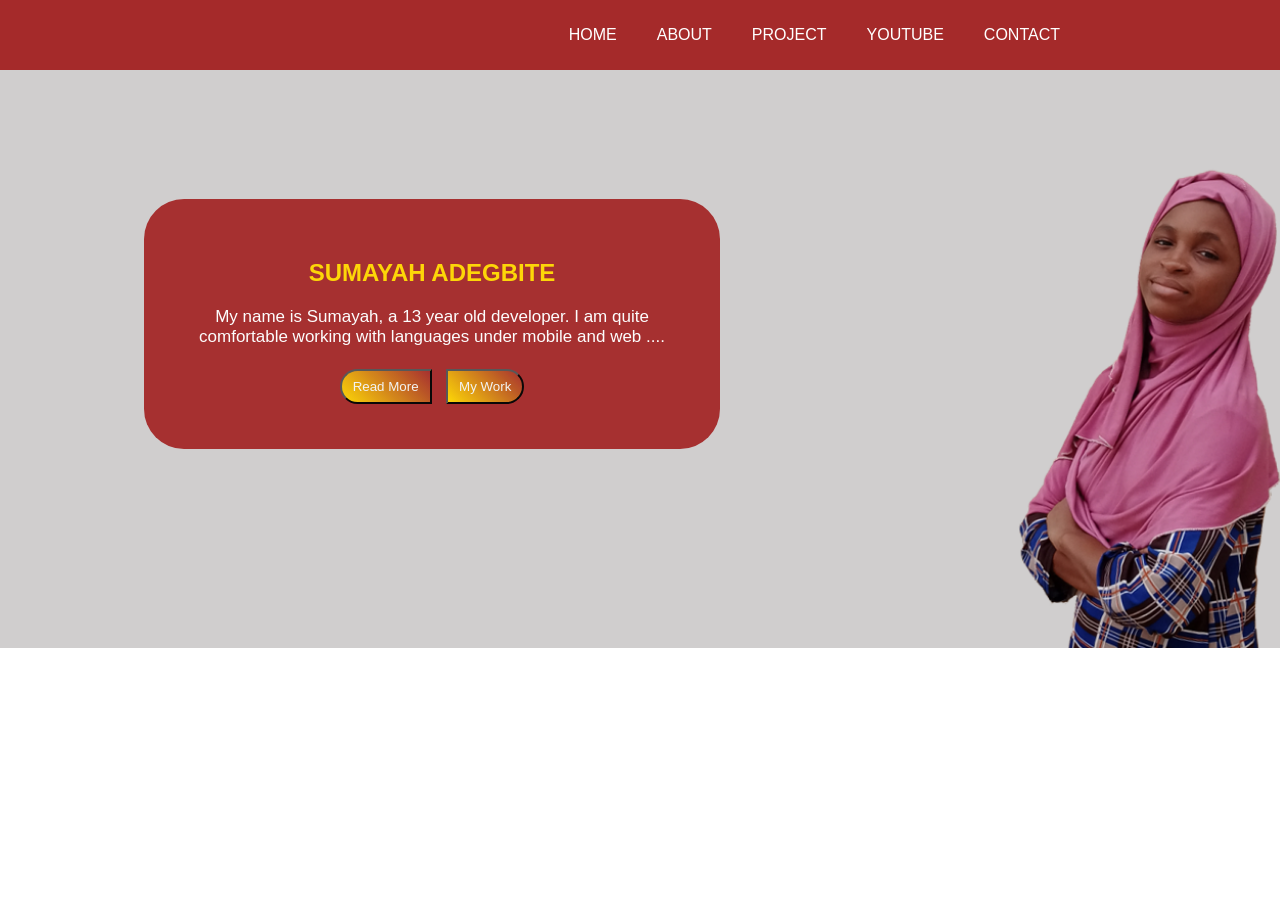
==== index.html @ 3edfad90 "summydev summydev" ====
<html lang="en">

<head>
    <meta charset="UTF-8">
    <meta name="viewport" content="width=device-width, initial-scale=1.0">
    <meta http-equiv="X-UA-Compatible" content="ie=edge">
    <title>myBio</title>
    <link rel="stylesheet" href="myBio.css">
</head>

<body>
  
    <header>
       

        <nav class="active">
            <ul>
                <li> <a href="index.html"> HOME</a></li>
                <li> <a href="readMore.html"> ABOUT </a></li>
                <li> <a href="myWork.html"> PROJECT</a></li>
                <li><a href="youtube.html">YOUTUBE</a></li>
                <li><a href="contactMe.html">CONTACT</a></li>

            </ul>
        </nav>
        <div class="menu"  >
            <div >
                <div class="menubutton1"></div>
                <div class="menubutton2"></div>
                <div class="menubutton3"></div>

            </div>
        </div>
    </header>



</html>

<section>
    <div class="herobannertext">
        <h1>SUMAYAH ADEGBITE</h1>
        <p>My name is Sumayah, a 13 year old developer. I am quite comfortable working with languages under mobile and
            web .... <br> </p>
        <button class="firstbutton"><a href="readMore.html">Read More</a></button>
        <button class="secondbutton"><a href="myWork.html"> My Work</a></button>
    </div>
</section>

<script src="main.js" type="text/javascript">

</script>
   


</body>

</html>
---- myBio.css ----
body {
    margin: 0;
    padding: 0;
}

section {
    background-image: url(summydev.png);
    background-position: center top;
    background-repeat: no-repeat;
    background-size: cover;
    padding: 15.4% 20px;
   
}

h1 {
    color: gold;
    font-family: sans-serif;
    font-weight: bolder;
}

body {
    padding-top: 50px;
    
}

.herobannertext {
    max-width: 40%;
    margin: 2px 10%;
    background-color: brown;
    padding: 40px;
    text-align: center;
    border-radius: 40px;
    opacity: 0.96;
    color: white;
}

.menubutton1 , .menubutton2 , .menubutton3{
width: 35px;
height: 5px;
background-color: black;
margin: 6px 0;
transition: 0.4s;
}
.change .menubutton1{
    -webkit-transform: rotate(-45deg) translate(-9px, 6px);
    transform: rotate(-45deg) translate(-9px, 6px);
  
}
.change .menubutton2{
   opacity: 0;
}
.change .menubutton3{
    -webkit-transform: rotate(45deg) translate(-8px,-8px);
    transform: rotate(45deg) translate(-8px,-8px);
   

}

.herobannertext p {
    font-size: 17px;
    font-family: sans-serif;
}

button.firstbutton {
    padding: 8px 11px;
    border-top-left-radius: 20px;
    border-bottom-left-radius: 20px;
    margin: 5px;
    outline: none;
    background-image: linear-gradient(45deg, gold, brown);

}

button.secondbutton {
    padding: 8px 11px;
    border-top-right-radius: 20px;
    border-bottom-right-radius: 20px;
    margin: 5px;
    outline: none;
    background-image: linear-gradient(45deg, gold, brown);

}

a {
    text-decoration: none;
    color: whitesmoke;
    font-weight: 700px;
}

button {
    background-color: gold;
    outline: none;
    font-weight: 800px;
}
body{
    margin: 0;
    padding: 0;
    font-family: sans-serif;
}
header{
    position: absolute;
    top: 0;
    left: 0;
    padding: 10px 200px;
    background-color:  brown;
    width: 100%;
    box-sizing: border-box;
}

header nav{
    float: right;
}
header nav.active{
    left: 0;
}
header nav ul{
    margin: 0;
    padding: 0;
    display: flex;
}
header nav ul li{
    list-style: none;
}
header nav ul li a{
   height: 50px;
   line-height: 50px;
   padding: 0 20px;
   color: #ffffff;
   text-decoration: none;
}
header nav ul li a:hover{
    color: gold;
}
.menu{
    color: #ffffff;
    float: right;
    line-height: 50px;
    font-size: 24px;
    cursor: pointer;
    display: none;
}


@media screen and (max-width: 1024px) {
    section {
        background-image: url(summydev.png);
        background-position: center right;
        background-repeat: no-repeat;
        background-size: cover;
        padding: 56.4% 4px;
    }

    .herobannertext {
        max-width: 45%;
        margin: 2px 5%;
        background-color: brown;
        padding: 76px 90px;
        text-align: center;
        border-radius: 40px;
        opacity: 0.9;
    }

    h1 {
        font-size: 37px;
        margin-top: 0;
        color: gold;
    }

    .herobannertext p {
        font-size: 20px;
        color: white;
        font-family: sans-serif;
    }

    p {
        font-size: 12px
    }

    h1 {
        font-size: 17px;
        color: gold;
    }

    button.firstbutton {
        padding: 8px 11px;
        border-top-left-radius: 20px;
        border-bottom-left-radius: 20px;
        margin: 2px;
        outline: none;
        font-size: 10px
    }

    button.secondbutton {
        padding: 8px 13px;
        border-top-right-radius: 20px;
        border-bottom-right-radius: 20px;
        margin: 2px;
        outline: none;
        font-size: 10px
    }
    header{
        padding: 15px 20px;
    }
   
    .menu{
        display: block;
    }
    header nav{
       display:  none  ;
        position: absolute;
        width: 100%;
        height: calc(100vh - 50px);
        background: brown;
        opacity: 0.8;
        top: 50px;
        left: -100%;
        padding-top: 20px;
        transition: all 0.3s ease-in-out;
    }
    header nav ul{
        display: block;
        text-align: center;
        transition: all 0.5s ease-in-out;
    }
    header nav ul li{
        border-bottom: 3px solid #460000;
        padding: 12px;
        transition: all 0.3s ease-in-out;
    }
    header nav ul li a{
        font-size: 30px;
        height: 50px;
        line-height: 50px;
        padding: 0 20px;
        color: #ffffff;
        text-decoration: none;
        transition: all 0.5s ease-in-out;
     }
     
}
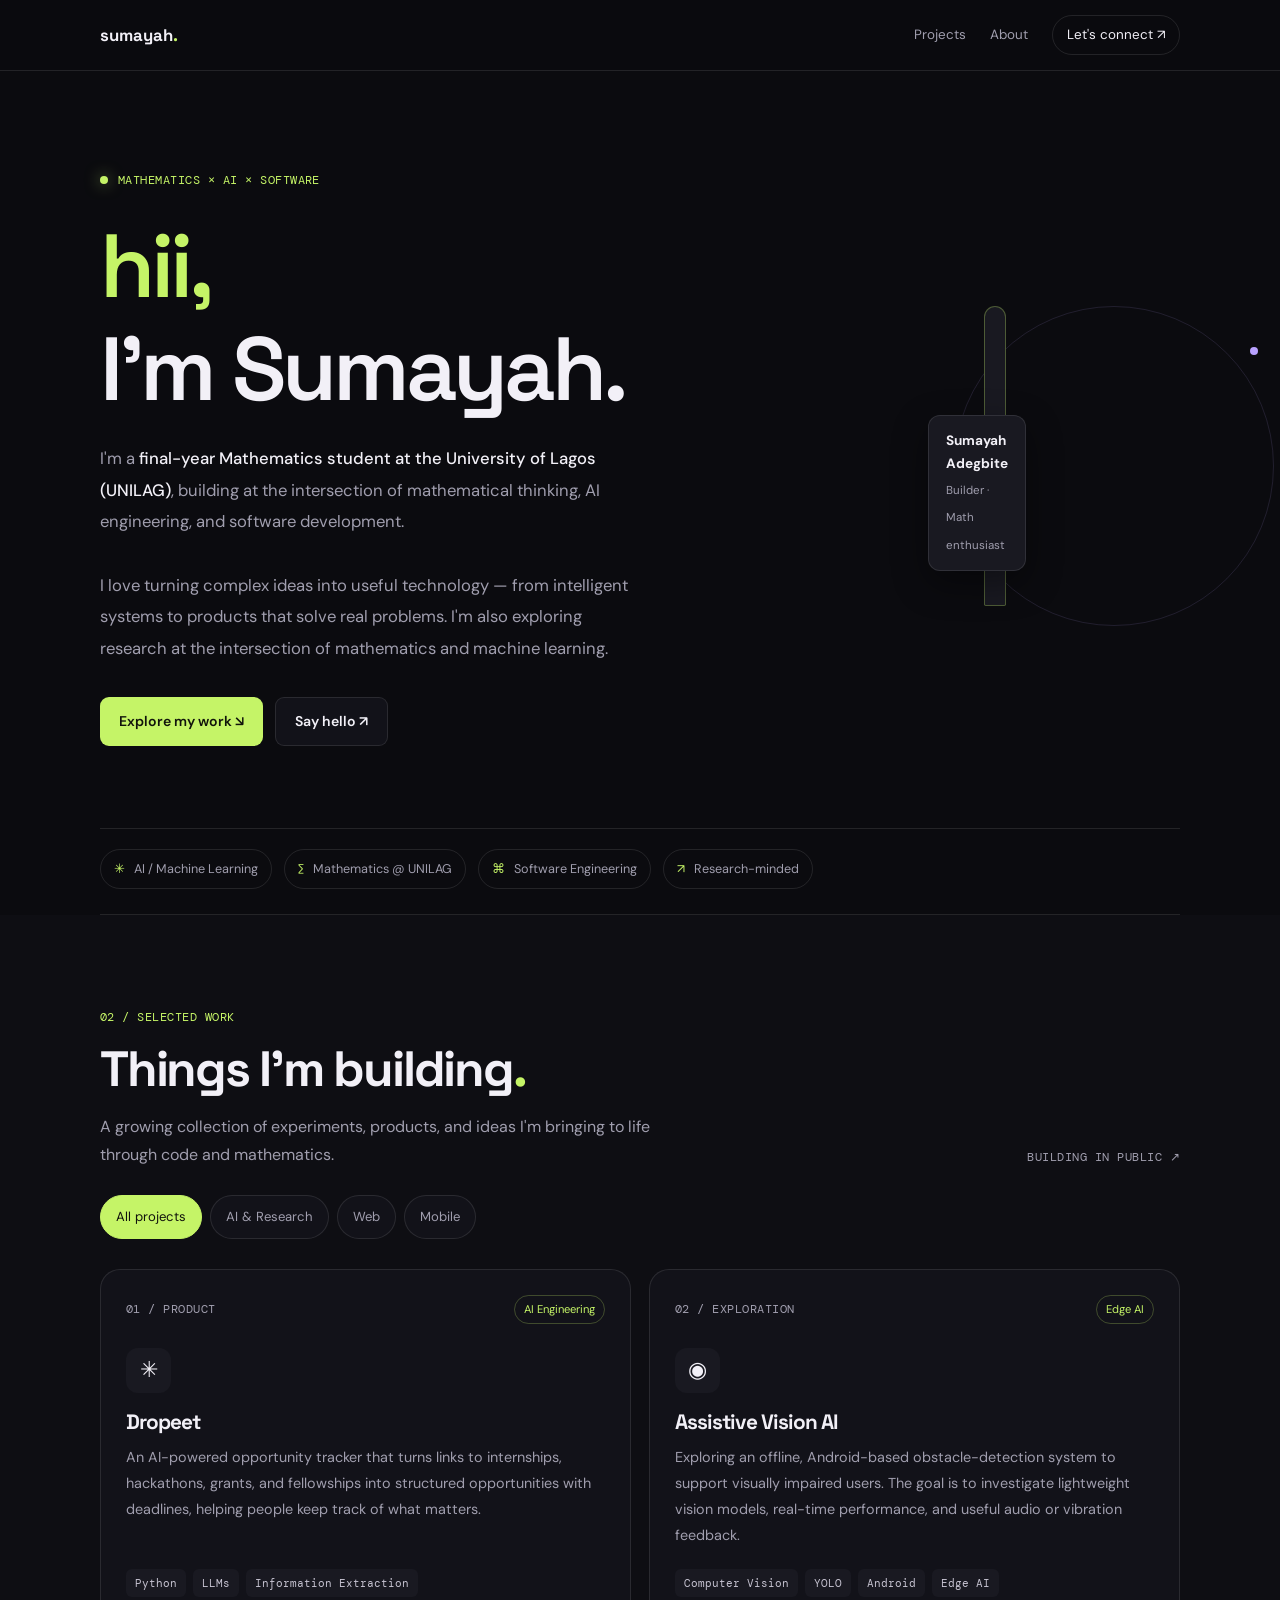
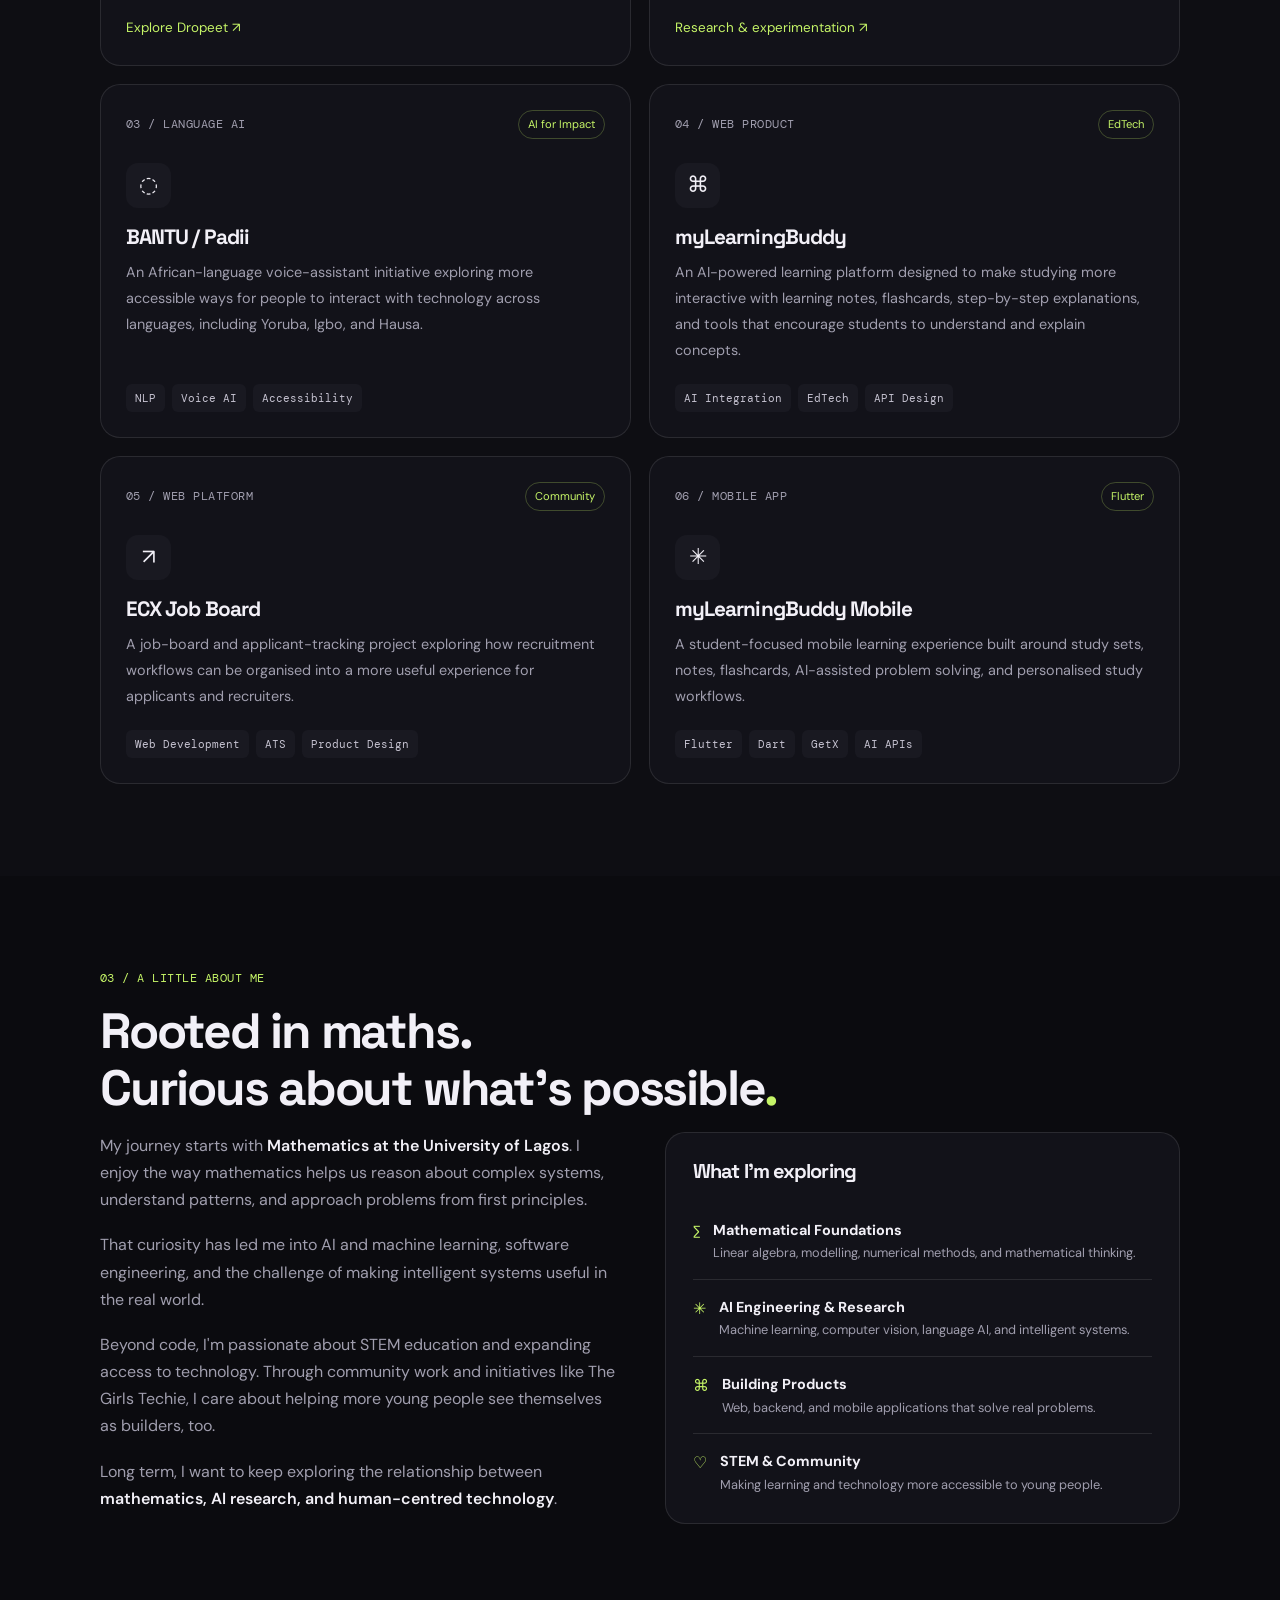
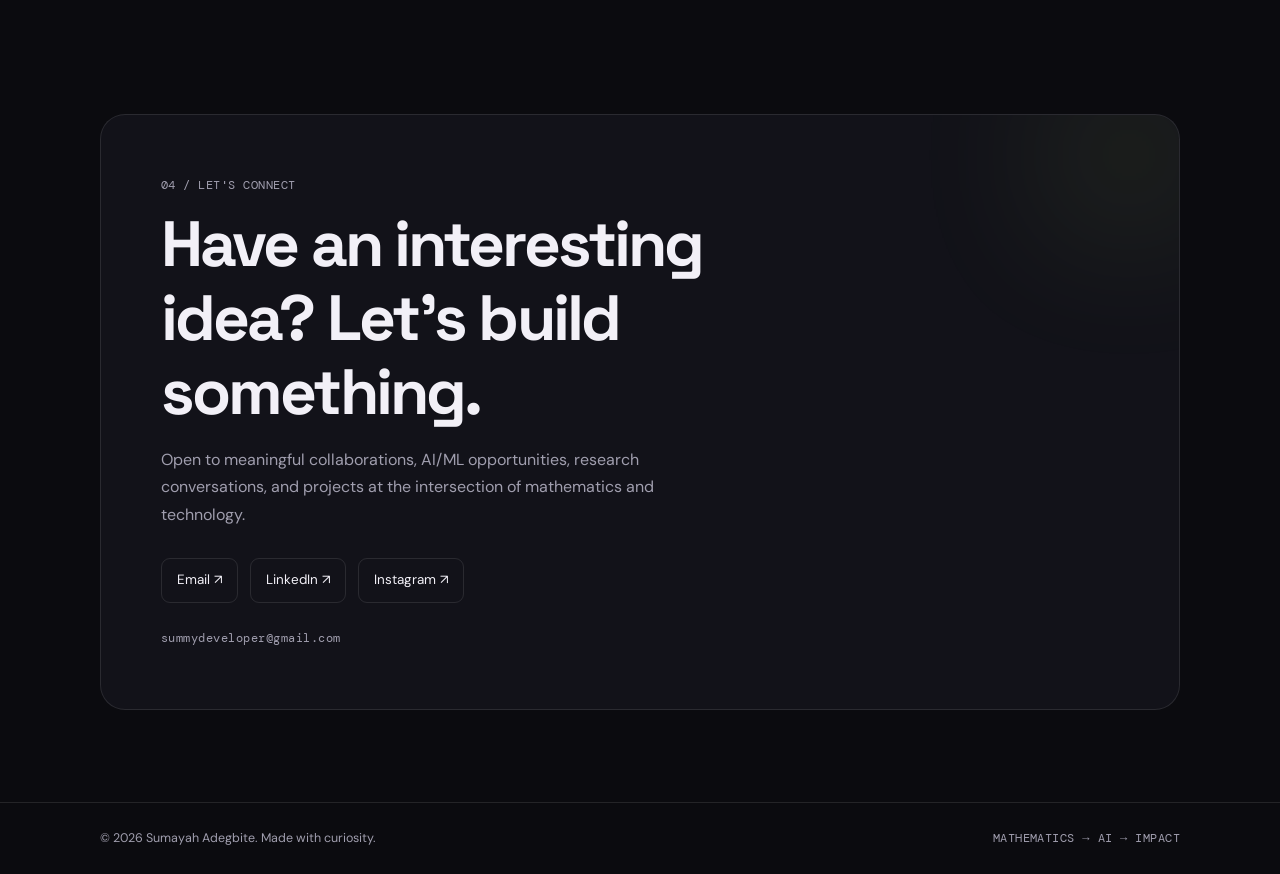
==== commit 7dab0354: "Rename sumayah_portfolio_index.txt to index.html" ====
--- a/index.html
+++ b/index.html
@@ -1,58 +1,386 @@
+<!DOCTYPE html>
 <html lang="en">
-
 <head>
-    <meta charset="UTF-8">
-    <meta name="viewport" content="width=device-width, initial-scale=1.0">
-    <meta http-equiv="X-UA-Compatible" content="ie=edge">
-    <title>myBio</title>
-    <link rel="stylesheet" href="myBio.css">
+  <meta charset="UTF-8">
+  <meta name="viewport" content="width=device-width, initial-scale=1.0">
+  <meta name="theme-color" content="#0b0b0f">
+  <meta name="description" content="Sumayah Adegbite — Mathematics student at UNILAG, AI engineer, researcher, and software developer.">
+  <title>Sumayah Adegbite | AI, Mathematics & Software</title>
+
+  <link rel="preconnect" href="https://fonts.googleapis.com">
+  <link rel="preconnect" href="https://fonts.gstatic.com" crossorigin>
+  <link href="https://fonts.googleapis.com/css2?family=DM+Mono:wght@400;500&family=DM+Sans:wght@400;500;600;700&family=Space+Grotesk:wght@400;500;600;700&display=swap" rel="stylesheet">
+
+  <style>
+    :root {
+      --bg: #0b0b0f;
+      --surface: #121219;
+      --surface-2: #191921;
+      --text: #f2f0f7;
+      --muted: #a09eae;
+      --accent: #c5f467;
+      --purple: #b9a2ff;
+      --border: rgba(255,255,255,.10);
+      --radius: 20px;
+    }
+
+    * { box-sizing: border-box; margin: 0; padding: 0; }
+    html { scroll-behavior: smooth; scroll-padding-top: 90px; }
+    body {
+      background: var(--bg);
+      color: var(--text);
+      font-family: 'DM Sans', sans-serif;
+      line-height: 1.7;
+      overflow-x: hidden;
+    }
+    a { color: inherit; text-decoration: none; }
+    button { font: inherit; }
+    ::selection { background: var(--accent); color: var(--bg); }
+    .container { width: min(1080px, 90%); margin: auto; }
+    .mono { font-family: 'DM Mono', monospace; font-size: .75rem; letter-spacing: .04em; }
+    .muted { color: var(--muted); }
+    .accent { color: var(--accent); }
+
+    header {
+      position: sticky; top: 0; z-index: 20;
+      background: rgba(11,11,15,.88);
+      backdrop-filter: blur(18px);
+      border-bottom: 1px solid var(--border);
+    }
+    nav { min-height: 70px; display: flex; justify-content: space-between; align-items: center; gap: 18px; }
+    .brand { font-family: 'Space Grotesk', sans-serif; font-weight: 700; font-size: 1.05rem; white-space: nowrap; }
+    .brand span { color: var(--accent); }
+    .nav-links { display: flex; gap: 24px; align-items: center; font-size: .84rem; color: var(--muted); }
+    .nav-links a:hover { color: var(--accent); }
+    .nav-contact { border: 1px solid var(--border); padding: 8px 14px; border-radius: 100px; color: var(--text) !important; }
+
+    .hero {
+      min-height: 590px; padding: 94px 0 82px;
+      display: grid; grid-template-columns: 1.4fr .8fr;
+      align-items: center; gap: 65px; position: relative;
+    }
+    .eyebrow { display: inline-flex; align-items: center; gap: 10px; color: var(--accent); margin-bottom: 25px; }
+    .dot { width: 8px; height: 8px; background: var(--accent); border-radius: 50%; box-shadow: 0 0 15px rgba(197,244,103,.6); }
+    h1, h2, h3 { font-family: 'Space Grotesk', sans-serif; line-height: 1.15; letter-spacing: -.045em; }
+    h1 { font-size: clamp(3rem, 7.5vw, 5.6rem); font-weight: 600; margin-bottom: 22px; }
+    h1 .hello { color: var(--accent); }
+    .hero-description { max-width: 530px; color: var(--muted); font-size: 1.04rem; line-height: 1.9; }
+    .hero-description strong { color: var(--text); font-weight: 500; }
+    .hero-actions { display: flex; flex-wrap: wrap; gap: 12px; margin-top: 32px; }
+    .btn { padding: 12px 19px; display: inline-flex; justify-content: center; align-items: center; gap: 10px; border-radius: 9px; font-size: .88rem; font-weight: 600; transition: transform .2s, background .2s; }
+    .btn:hover { transform: translateY(-3px); }
+    .btn-primary { background: var(--accent); color: #11140b; }
+    .btn-secondary { border: 1px solid var(--border); background: var(--surface); }
+    .profile-wrap { position: relative; max-width: 320px; margin: auto; }
+    .profile-frame { position: relative; padding: 10px; border: 1px solid rgba(197,244,103,.3); border-radius: 170px 170px 28px 28px; background: linear-gradient(150deg, #25252d, #121219); }
+    .profile-frame img { width: 100%; aspect-ratio: 4 / 5; object-fit: cover; display: block; border-radius: 160px 160px 20px 20px; background: var(--surface-2); }
+    .profile-label { position: absolute; right: -20px; bottom: 35px; padding: 13px 17px; border: 1px solid var(--border); border-radius: 12px; background: #191921; box-shadow: 0 12px 35px #0006; }
+    .profile-label strong { display: block; font-size: .85rem; }
+    .profile-label span { color: var(--muted); font-size: .72rem; }
+    .orbit { position: absolute; z-index: -1; width: 320px; height: 320px; border: 1px solid rgba(185,162,255,.13); border-radius: 50%; top: 0; left: -30px; }
+    .orbit::after { content: ''; position: absolute; top: 40px; right: 15px; width: 8px; height: 8px; border-radius: 50%; background: var(--purple); }
+
+    .info-strip { display: flex; flex-wrap: wrap; gap: 12px; padding: 20px 0 25px; border-top: 1px solid var(--border); border-bottom: 1px solid var(--border); }
+    .info-chip { padding: 8px 13px; border: 1px solid var(--border); border-radius: 100px; color: var(--muted); font-size: .79rem; }
+    .info-chip span { color: var(--accent); margin-right: 6px; }
+
+    section { padding: 92px 0; }
+    .section-kicker { color: var(--accent); margin-bottom: 13px; }
+    .section-title { font-size: clamp(2rem, 5vw, 3.1rem); margin-bottom: 16px; }
+    .section-description { max-width: 610px; color: var(--muted); margin-bottom: 36px; }
+    .projects-section { background: #0e0e13; }
+    .project-top { display: flex; justify-content: space-between; align-items: end; gap: 24px; flex-wrap: wrap; margin-bottom: 27px; }
+    .project-top .section-description { margin-bottom: 0; }
+    .tabs { display: flex; gap: 8px; flex-wrap: wrap; margin-bottom: 30px; }
+    .tab { cursor: pointer; border: 1px solid var(--border); color: var(--muted); background: var(--surface); padding: 10px 15px; border-radius: 100px; font-size: .82rem; transition: all .2s; }
+    .tab:hover, .tab.active { background: var(--accent); border-color: var(--accent); color: #10120c; }
+    .project-grid { display: grid; grid-template-columns: repeat(2, minmax(0, 1fr)); gap: 18px; }
+    .project-card { display: flex; flex-direction: column; min-width: 0; padding: 25px; border: 1px solid var(--border); border-radius: var(--radius); background: var(--surface); transition: transform .25s, border-color .25s; animation: appear .3s ease both; }
+    .project-card[hidden] { display: none; }
+    .project-card:hover { transform: translateY(-5px); border-color: rgba(197,244,103,.4); }
+    .project-meta { display: flex; justify-content: space-between; align-items: center; gap: 12px; margin-bottom: 24px; }
+    .project-number { color: var(--muted); }
+    .project-type { font-size: .7rem; color: var(--accent); border: 1px solid rgba(197,244,103,.25); padding: 4px 9px; border-radius: 100px; }
+    .project-icon { width: 45px; height: 45px; border-radius: 12px; display: grid; place-items: center; background: var(--surface-2); font-size: 1.35rem; margin-bottom: 18px; }
+    .project-card h3 { font-size: 1.3rem; margin-bottom: 10px; }
+    .project-card p { color: var(--muted); font-size: .9rem; line-height: 1.8; margin-bottom: 20px; }
+    .tags { display: flex; flex-wrap: wrap; gap: 7px; margin-top: auto; }
+    .tag { padding: 5px 9px; background: var(--surface-2); border-radius: 6px; color: #c6c3d1; font-family: 'DM Mono', monospace; font-size: .68rem; }
+    .project-link { display: inline-flex; align-items: center; gap: 7px; color: var(--accent); font-size: .84rem; margin-top: 20px; width: fit-content; }
+    .project-link:hover { text-decoration: underline; }
+    .empty-state { color: var(--muted); padding: 30px 0; grid-column: 1 / -1; }
+
+    .about-grid { display: grid; grid-template-columns: 1fr 1fr; gap: 50px; align-items: start; }
+    .about-copy p { color: var(--muted); margin-bottom: 18px; }
+    .about-copy strong { color: var(--text); font-weight: 600; }
+    .focus-card { border: 1px solid var(--border); border-radius: var(--radius); padding: 27px; background: var(--surface); }
+    .focus-card h3 { font-size: 1.25rem; margin-bottom: 20px; }
+    .focus-item { padding: 15px 0; border-bottom: 1px solid var(--border); display: flex; align-items: flex-start; gap: 13px; }
+    .focus-item:last-child { border-bottom: 0; padding-bottom: 0; }
+    .focus-symbol { color: var(--accent); font-size: 1rem; }
+    .focus-item strong { display: block; font-size: .9rem; }
+    .focus-item span:last-child { display: block; color: var(--muted); font-size: .8rem; }
+
+    .contact-box { background: var(--surface); border: 1px solid var(--border); border-radius: 25px; padding: clamp(28px, 6vw, 60px); position: relative; overflow: hidden; }
+    .contact-box::after { content: ''; position: absolute; width: 200px; height: 200px; background: var(--accent); opacity: .06; filter: blur(70px); right: -50px; top: -60px; pointer-events: none; }
+    .contact-box h2 { font-size: clamp(2.3rem, 6vw, 4rem); max-width: 650px; margin-bottom: 17px; }
+    .contact-box > p { color: var(--muted); max-width: 530px; }
+    .social-links { display: flex; flex-wrap: wrap; gap: 12px; margin-top: 30px; }
+    .social-link { border: 1px solid var(--border); padding: 10px 15px; border-radius: 9px; font-size: .84rem; transition: border-color .2s, color .2s; }
+    .social-link:hover { border-color: var(--accent); color: var(--accent); }
+    footer { border-top: 1px solid var(--border); padding: 25px 0; color: var(--muted); font-size: .78rem; }
+    .footer-inner { display: flex; justify-content: space-between; flex-wrap: wrap; gap: 12px; }
+
+    @keyframes appear { from { opacity: 0; transform: translateY(8px); } to { opacity: 1; transform: translateY(0); } }
+
+    @media (max-width: 760px) {
+      .nav-links { gap: 14px; font-size: .78rem; }
+      .nav-links a:not(.nav-contact) { display: none; }
+      .hero { grid-template-columns: 1fr; padding-top: 65px; gap: 55px; min-height: auto; }
+      .hero-copy { order: 1; }
+      .profile-wrap { order: 2; width: 65%; max-width: 260px; }
+      .orbit { width: 260px; height: 260px; }
+      .profile-label { right: -25px; }
+      .project-grid { grid-template-columns: 1fr; }
+      .about-grid { grid-template-columns: 1fr; gap: 28px; }
+      section { padding: 68px 0; }
+    }
+    @media (max-width: 390px) {
+      .container { width: 92%; }
+      h1 { font-size: 2.8rem; }
+      .tab { padding: 9px 11px; font-size: .76rem; }
+      .project-card { padding: 20px; }
+      .nav-contact { padding: 7px 10px; }
+    }
+    @media (prefers-reduced-motion: reduce) {
+      *, *::before, *::after { scroll-behavior: auto !important; animation-duration: .01ms !important; transition-duration: .01ms !important; }
+    }
+  </style>
 </head>
 
 <body>
-  
-    <header>
-       
-
-        <nav class="active">
-            <ul>
-                <li> <a href="index.html"> HOME</a></li>
-                <li> <a href="readMore.html"> ABOUT </a></li>
-                <li> <a href="myWork.html"> PROJECT</a></li>
-                <li><a href="youtube.html">YOUTUBE</a></li>
-                <li><a href="contactMe.html">CONTACT</a></li>
-
-            </ul>
-        </nav>
-        <div class="menu"  >
-            <div >
-                <div class="menubutton1"></div>
-                <div class="menubutton2"></div>
-                <div class="menubutton3"></div>
-
-            </div>
-        </div>
-    </header>
-
-
-
+  <header>
+    <nav class="container">
+      <a class="brand" href="#home">sumayah<span>.</span></a>
+      <div class="nav-links">
+        <a href="#projects">Projects</a>
+        <a href="#about">About</a>
+        <a class="nav-contact" href="#contact">Let's connect ↗</a>
+      </div>
+    </nav>
+  </header>
+
+  <main>
+    <section class="container hero" id="home">
+      <div class="hero-copy">
+        <div class="eyebrow mono"><span class="dot"></span> MATHEMATICS × AI × SOFTWARE</div>
+        <h1><span class="hello">hii,</span><br>I'm Sumayah.</h1>
+        <p class="hero-description">
+          I'm a <strong>final-year Mathematics student at the University of Lagos (UNILAG)</strong>,
+          building at the intersection of mathematical thinking, AI engineering, and software development.
+          <br><br>
+          I love turning complex ideas into useful technology — from intelligent systems to products that solve real problems.
+          I'm also exploring research at the intersection of mathematics and machine learning.
+        </p>
+        <div class="hero-actions">
+          <a class="btn btn-primary" href="#projects">Explore my work ↘</a>
+          <a class="btn btn-secondary" href="mailto:summydeveloper@gmail.com">Say hello ↗</a>
+        </div>
+      </div>
+
+      <div class="profile-wrap">
+        <div class="orbit"></div>
+        <div class="profile-frame">
+          <img src="profilepic.jpg" alt="Portrait of Sumayah Adegbite"
+               onerror="this.style.display='none';this.parentElement.style.minHeight='300px';this.parentElement.style.background='#191921';">
+        </div>
+        <div class="profile-label">
+          <strong>Sumayah Adegbite</strong>
+          <span>Builder · Math enthusiast</span>
+        </div>
+      </div>
+    </section>
+
+    <div class="container">
+      <div class="info-strip">
+        <div class="info-chip"><span>✳</span> AI / Machine Learning</div>
+        <div class="info-chip"><span>∑</span> Mathematics @ UNILAG</div>
+        <div class="info-chip"><span>⌘</span> Software Engineering</div>
+        <div class="info-chip"><span>↗</span> Research-minded</div>
+      </div>
+    </div>
+
+    <section class="projects-section" id="projects">
+      <div class="container">
+        <div class="project-top">
+          <div>
+            <p class="section-kicker mono">02 / SELECTED WORK</p>
+            <h2 class="section-title">Things I'm building<span class="accent">.</span></h2>
+            <p class="section-description">
+              A growing collection of experiments, products, and ideas I'm bringing to life through code and mathematics.
+            </p>
+          </div>
+          <span class="mono muted">BUILDING IN PUBLIC ↗</span>
+        </div>
+
+        <div class="tabs" role="group" aria-label="Filter projects">
+          <button class="tab active" data-filter="all" aria-pressed="true">All projects</button>
+          <button class="tab" data-filter="ai" aria-pressed="false">AI &amp; Research</button>
+          <button class="tab" data-filter="web" aria-pressed="false">Web</button>
+          <button class="tab" data-filter="mobile" aria-pressed="false">Mobile</button>
+        </div>
+
+        <div class="project-grid" id="project-grid" aria-live="polite">
+          <!-- AI ENGINEERING & RESEARCH -->
+          <article class="project-card" data-category="ai web">
+            <div class="project-meta"><span class="project-number mono">01 / PRODUCT</span><span class="project-type">AI Engineering</span></div>
+            <div class="project-icon">✳</div>
+            <h3>Dropeet</h3>
+            <p>An AI-powered opportunity tracker that turns links to internships, hackathons, grants, and fellowships into structured opportunities with deadlines, helping people keep track of what matters.</p>
+            <div class="tags"><span class="tag">Python</span><span class="tag">LLMs</span><span class="tag">Information Extraction</span></div>
+            <a class="project-link" href="https://app.dropeet.app/" target="_blank" rel="noopener noreferrer">Explore Dropeet ↗</a>
+          </article>
+
+          <article class="project-card" data-category="ai mobile">
+            <div class="project-meta"><span class="project-number mono">02 / EXPLORATION</span><span class="project-type">Edge AI</span></div>
+            <div class="project-icon">◉</div>
+            <h3>Assistive Vision AI</h3>
+            <p>Exploring an offline, Android-based obstacle-detection system to support visually impaired users. The goal is to investigate lightweight vision models, real-time performance, and useful audio or vibration feedback.</p>
+            <div class="tags"><span class="tag">Computer Vision</span><span class="tag">YOLO</span><span class="tag">Android</span><span class="tag">Edge AI</span></div>
+            <span class="project-link">Research &amp; experimentation ↗</span>
+          </article>
+
+          <article class="project-card" data-category="ai">
+            <div class="project-meta"><span class="project-number mono">03 / LANGUAGE AI</span><span class="project-type">AI for Impact</span></div>
+            <div class="project-icon">◌</div>
+            <h3>BANTU / Padii</h3>
+            <p>An African-language voice-assistant initiative exploring more accessible ways for people to interact with technology across languages, including Yoruba, Igbo, and Hausa.</p>
+            <div class="tags"><span class="tag">NLP</span><span class="tag">Voice AI</span><span class="tag">Accessibility</span></div>
+          </article>
+
+          <!-- WEB DEVELOPMENT -->
+          <article class="project-card" data-category="web ai">
+            <div class="project-meta"><span class="project-number mono">04 / WEB PRODUCT</span><span class="project-type">EdTech</span></div>
+            <div class="project-icon">⌘</div>
+            <h3>myLearningBuddy</h3>
+            <p>An AI-powered learning platform designed to make studying more interactive with learning notes, flashcards, step-by-step explanations, and tools that encourage students to understand and explain concepts.</p>
+            <div class="tags"><span class="tag">AI Integration</span><span class="tag">EdTech</span><span class="tag">API Design</span></div>
+          </article>
+
+          <article class="project-card" data-category="web">
+            <div class="project-meta"><span class="project-number mono">05 / WEB PLATFORM</span><span class="project-type">Community</span></div>
+            <div class="project-icon">↗</div>
+            <h3>ECX Job Board</h3>
+            <p>A job-board and applicant-tracking project exploring how recruitment workflows can be organised into a more useful experience for applicants and recruiters.</p>
+            <div class="tags"><span class="tag">Web Development</span><span class="tag">ATS</span><span class="tag">Product Design</span></div>
+          </article>
+
+          <!-- MOBILE DEVELOPMENT -->
+          <article class="project-card" data-category="mobile ai">
+            <div class="project-meta"><span class="project-number mono">06 / MOBILE APP</span><span class="project-type">Flutter</span></div>
+            <div class="project-icon">✳</div>
+            <h3>myLearningBuddy Mobile</h3>
+            <p>A student-focused mobile learning experience built around study sets, notes, flashcards, AI-assisted problem solving, and personalised study workflows.</p>
+            <div class="tags"><span class="tag">Flutter</span><span class="tag">Dart</span><span class="tag">GetX</span><span class="tag">AI APIs</span></div>
+          </article>
+        </div>
+      </div>
+    </section>
+
+    <section id="about">
+      <div class="container">
+        <p class="section-kicker mono">03 / A LITTLE ABOUT ME</p>
+        <h2 class="section-title">Rooted in maths.<br>Curious about what's possible<span class="accent">.</span></h2>
+        <div class="about-grid">
+          <div class="about-copy">
+            <p>My journey starts with <strong>Mathematics at the University of Lagos</strong>. I enjoy the way mathematics helps us reason about complex systems, understand patterns, and approach problems from first principles.</p>
+            <p>That curiosity has led me into AI and machine learning, software engineering, and the challenge of making intelligent systems useful in the real world.</p>
+            <p>Beyond code, I'm passionate about STEM education and expanding access to technology. Through community work and initiatives like The Girls Techie, I care about helping more young people see themselves as builders, too.</p>
+            <p>Long term, I want to keep exploring the relationship between <strong>mathematics, AI research, and human-centred technology</strong>.</p>
+          </div>
+          <div class="focus-card">
+            <h3>What I'm exploring</h3>
+            <div class="focus-item"><span class="focus-symbol">∑</span><div><strong>Mathematical Foundations</strong><span>Linear algebra, modelling, numerical methods, and mathematical thinking.</span></div></div>
+            <div class="focus-item"><span class="focus-symbol">✳</span><div><strong>AI Engineering &amp; Research</strong><span>Machine learning, computer vision, language AI, and intelligent systems.</span></div></div>
+            <div class="focus-item"><span class="focus-symbol">⌘</span><div><strong>Building Products</strong><span>Web, backend, and mobile applications that solve real problems.</span></div></div>
+            <div class="focus-item"><span class="focus-symbol">♡</span><div><strong>STEM &amp; Community</strong><span>Making learning and technology more accessible to young people.</span></div></div>
+          </div>
+        </div>
+      </div>
+    </section>
+
+    <section id="contact">
+      <div class="container">
+        <div class="contact-box">
+          <p class="section-kicker mono">04 / LET'S CONNECT</p>
+          <h2>Have an interesting idea? Let's build something.</h2>
+          <p>Open to meaningful collaborations, AI/ML opportunities, research conversations, and projects at the intersection of mathematics and technology.</p>
+          <div class="social-links">
+            <a class="social-link" href="mailto:summydeveloper@gmail.com">Email ↗</a>
+            <a class="social-link" href="https://linkedin.com/in/sumayah-adegbite" target="_blank" rel="noopener noreferrer">LinkedIn ↗</a>
+            <a class="social-link" href="https://instagram.com/summydevv" target="_blank" rel="noopener noreferrer">Instagram ↗</a>
+          </div>
+          <p class="mono" style="margin-top:25px;font-size:.78rem;">summydeveloper@gmail.com</p>
+        </div>
+      </div>
+    </section>
+  </main>
+
+  <footer>
+    <div class="container footer-inner">
+      <span>© <span id="year"></span> Sumayah Adegbite. Made with curiosity.</span>
+      <span class="mono">MATHEMATICS → AI → IMPACT</span>
+    </div>
+  </footer>
+
+  <script>
+    const tabs = document.querySelectorAll('.tab');
+    const cards = document.querySelectorAll('.project-card');
+    const grid = document.getElementById('project-grid');
+
+    function filterProjects(category) {
+      let visibleCount = 0;
+
+      cards.forEach(card => {
+        const categories = card.dataset.category.split(' ');
+        const visible = category === 'all' || categories.includes(category);
+        card.hidden = !visible;
+
+        if (visible) {
+          visibleCount++;
+          card.style.animation = 'none';
+          void card.offsetWidth;
+          card.style.animation = '';
+        }
+      });
+
+      let empty = document.getElementById('empty-state');
+      if (!visibleCount) {
+        if (!empty) {
+          empty = document.createElement('p');
+          empty.id = 'empty-state';
+          empty.className = 'empty-state';
+          empty.textContent = 'More projects coming soon. Stay curious!';
+          grid.appendChild(empty);
+        }
+      } else if (empty) {
+        empty.remove();
+      }
+    }
+
+    tabs.forEach(tab => {
+      tab.addEventListener('click', () => {
+        tabs.forEach(item => {
+          item.classList.remove('active');
+          item.setAttribute('aria-pressed', 'false');
+        });
+        tab.classList.add('active');
+        tab.setAttribute('aria-pressed', 'true');
+        filterProjects(tab.dataset.filter);
+      });
+    });
+
+    document.getElementById('year').textContent = new Date().getFullYear();
+  </script>
+</body>
 </html>
-
-<section>
-    <div class="herobannertext">
-        <h1>SUMAYAH ADEGBITE</h1>
-        <p>My name is Sumayah, a 13 year old developer. I am quite comfortable working with languages under mobile and
-            web .... <br> </p>
-        <button class="firstbutton"><a href="readMore.html">Read More</a></button>
-        <button class="secondbutton"><a href="myWork.html"> My Work</a></button>
-    </div>
-</section>
-
-<script src="main.js" type="text/javascript">
-
-</script>
-   
-
-
-</body>
-
-</html>
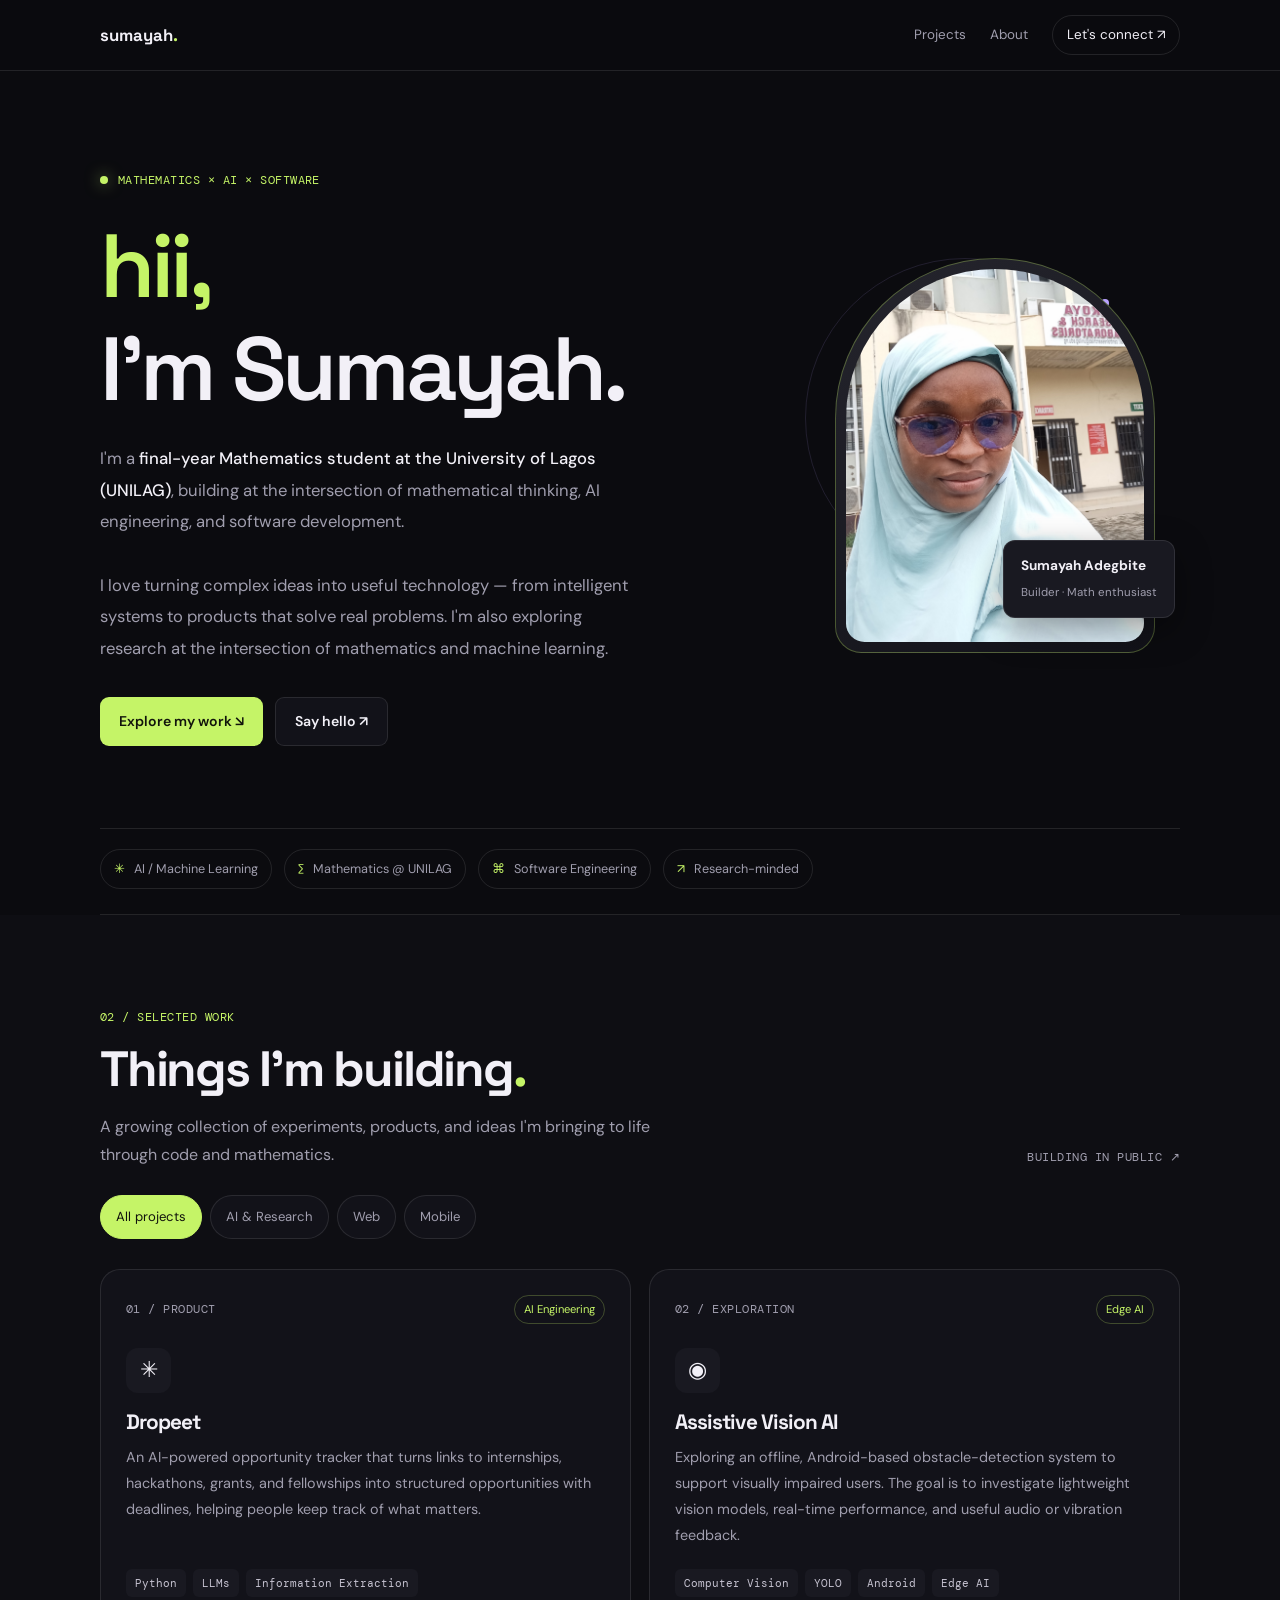
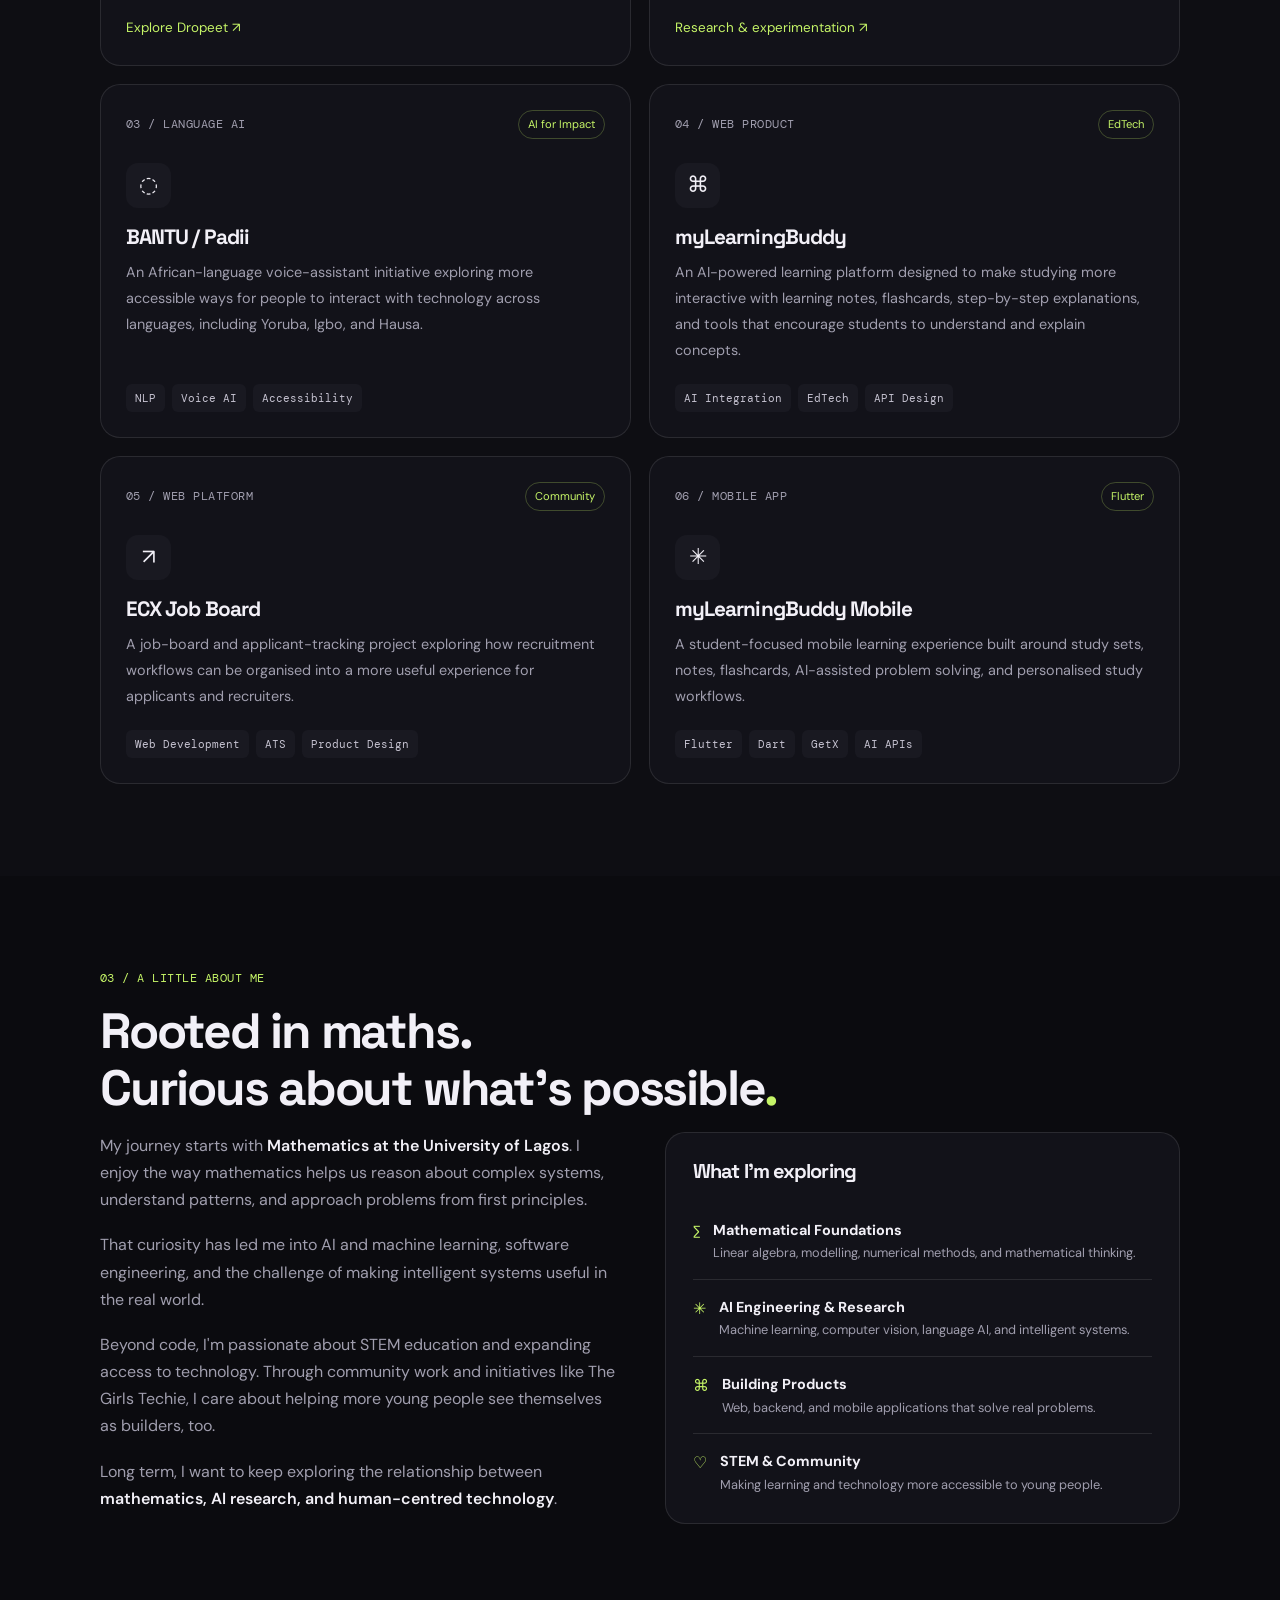
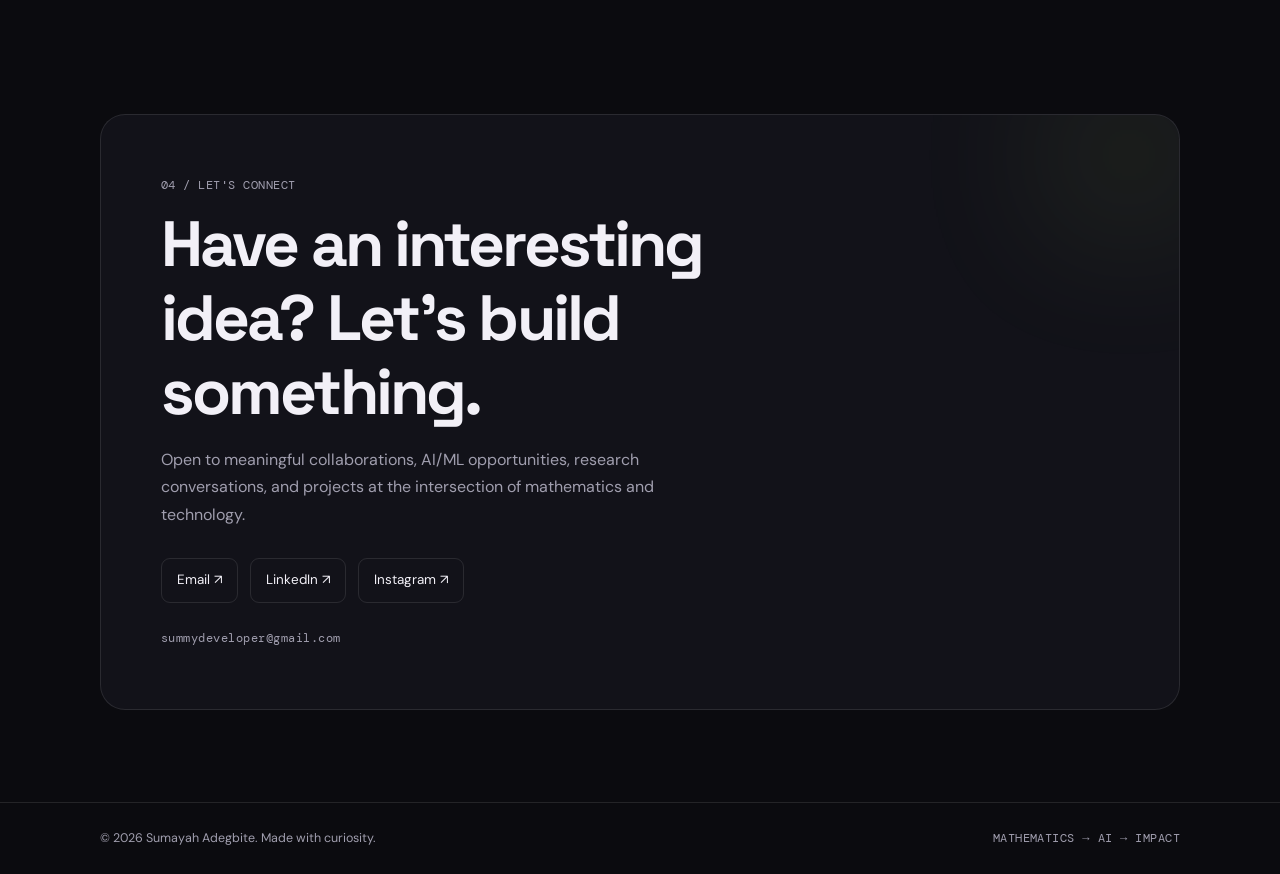
==== commit 32931f2b: "Fix LinkedIn URL in index.html" ====
--- a/index.html
+++ b/index.html
@@ -317,7 +317,7 @@
           <p>Open to meaningful collaborations, AI/ML opportunities, research conversations, and projects at the intersection of mathematics and technology.</p>
           <div class="social-links">
             <a class="social-link" href="mailto:summydeveloper@gmail.com">Email ↗</a>
-            <a class="social-link" href="https://linkedin.com/in/sumayah-adegbite" target="_blank" rel="noopener noreferrer">LinkedIn ↗</a>
+            <a class="social-link" href="https://www.linkedin.com/in/sumayahadegbite" target="_blank" rel="noopener noreferrer">LinkedIn ↗</a>
             <a class="social-link" href="https://instagram.com/summydevv" target="_blank" rel="noopener noreferrer">Instagram ↗</a>
           </div>
           <p class="mono" style="margin-top:25px;font-size:.78rem;">summydeveloper@gmail.com</p>
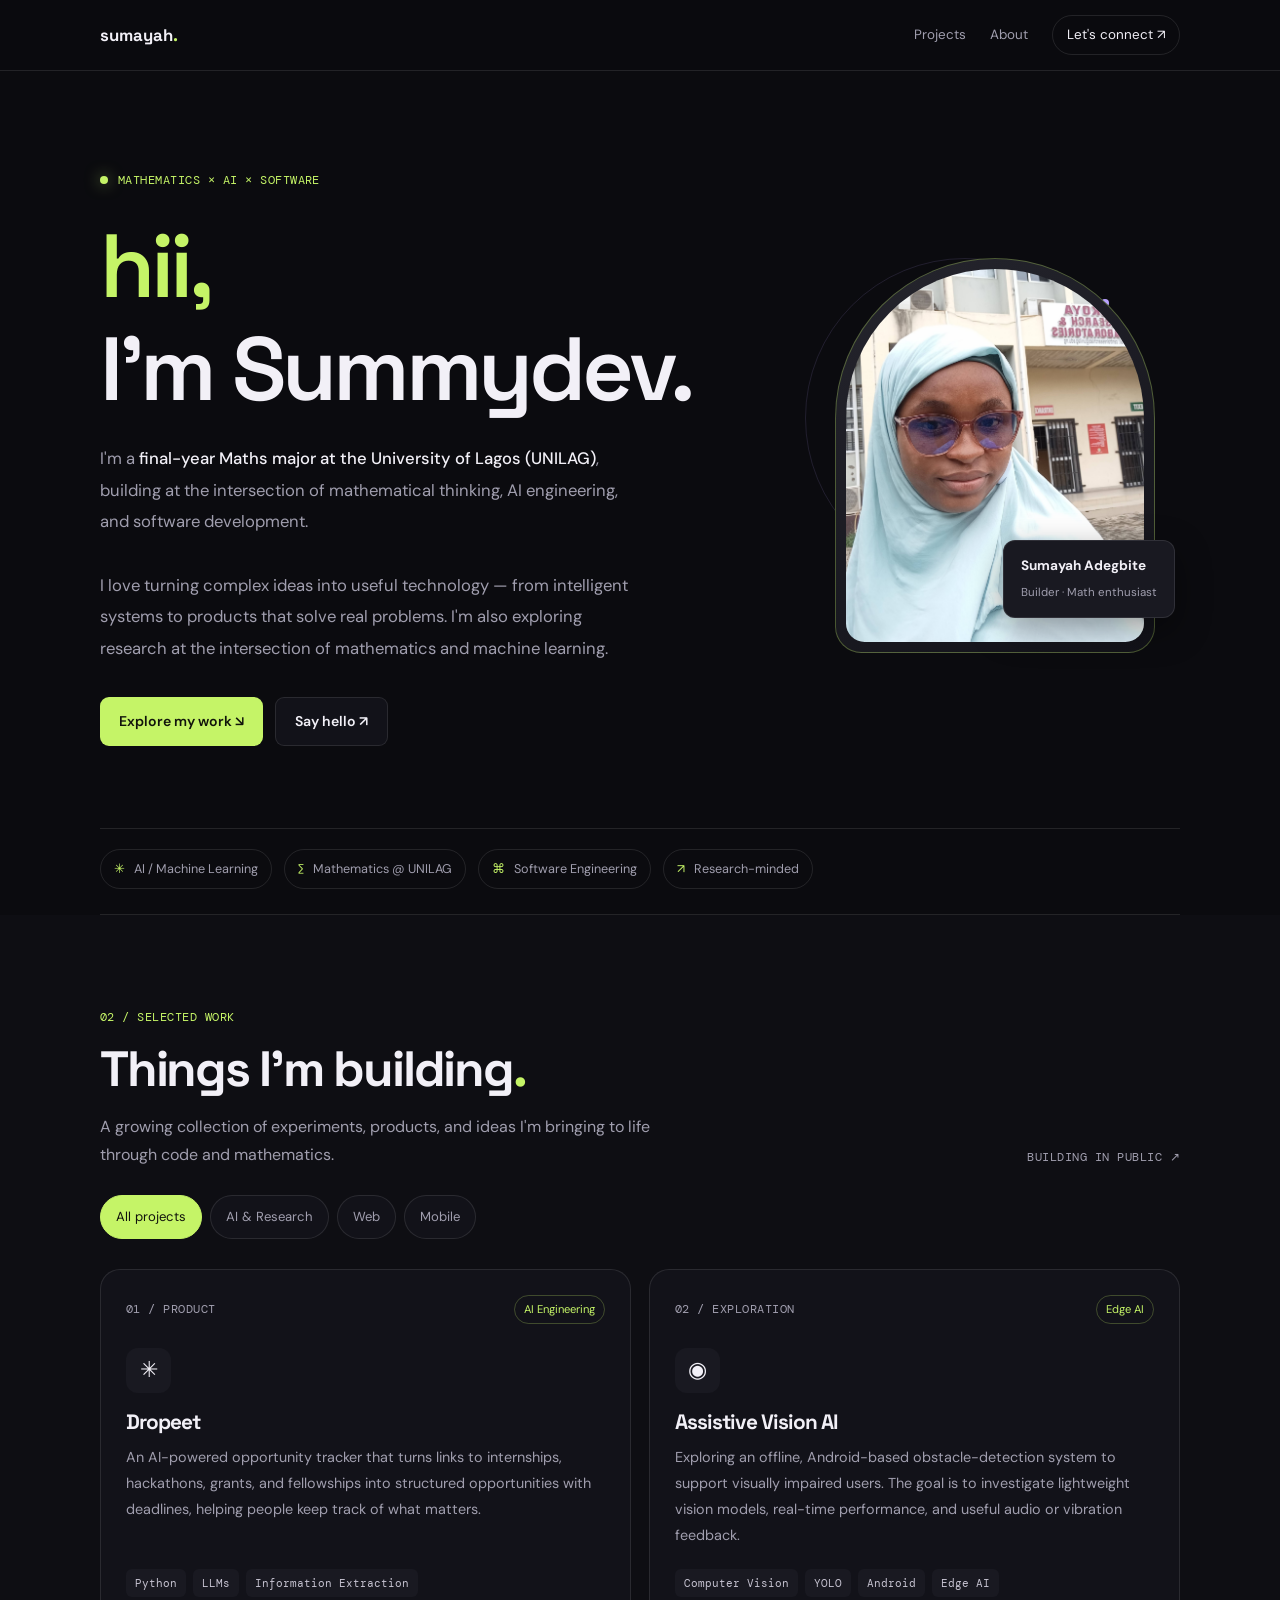
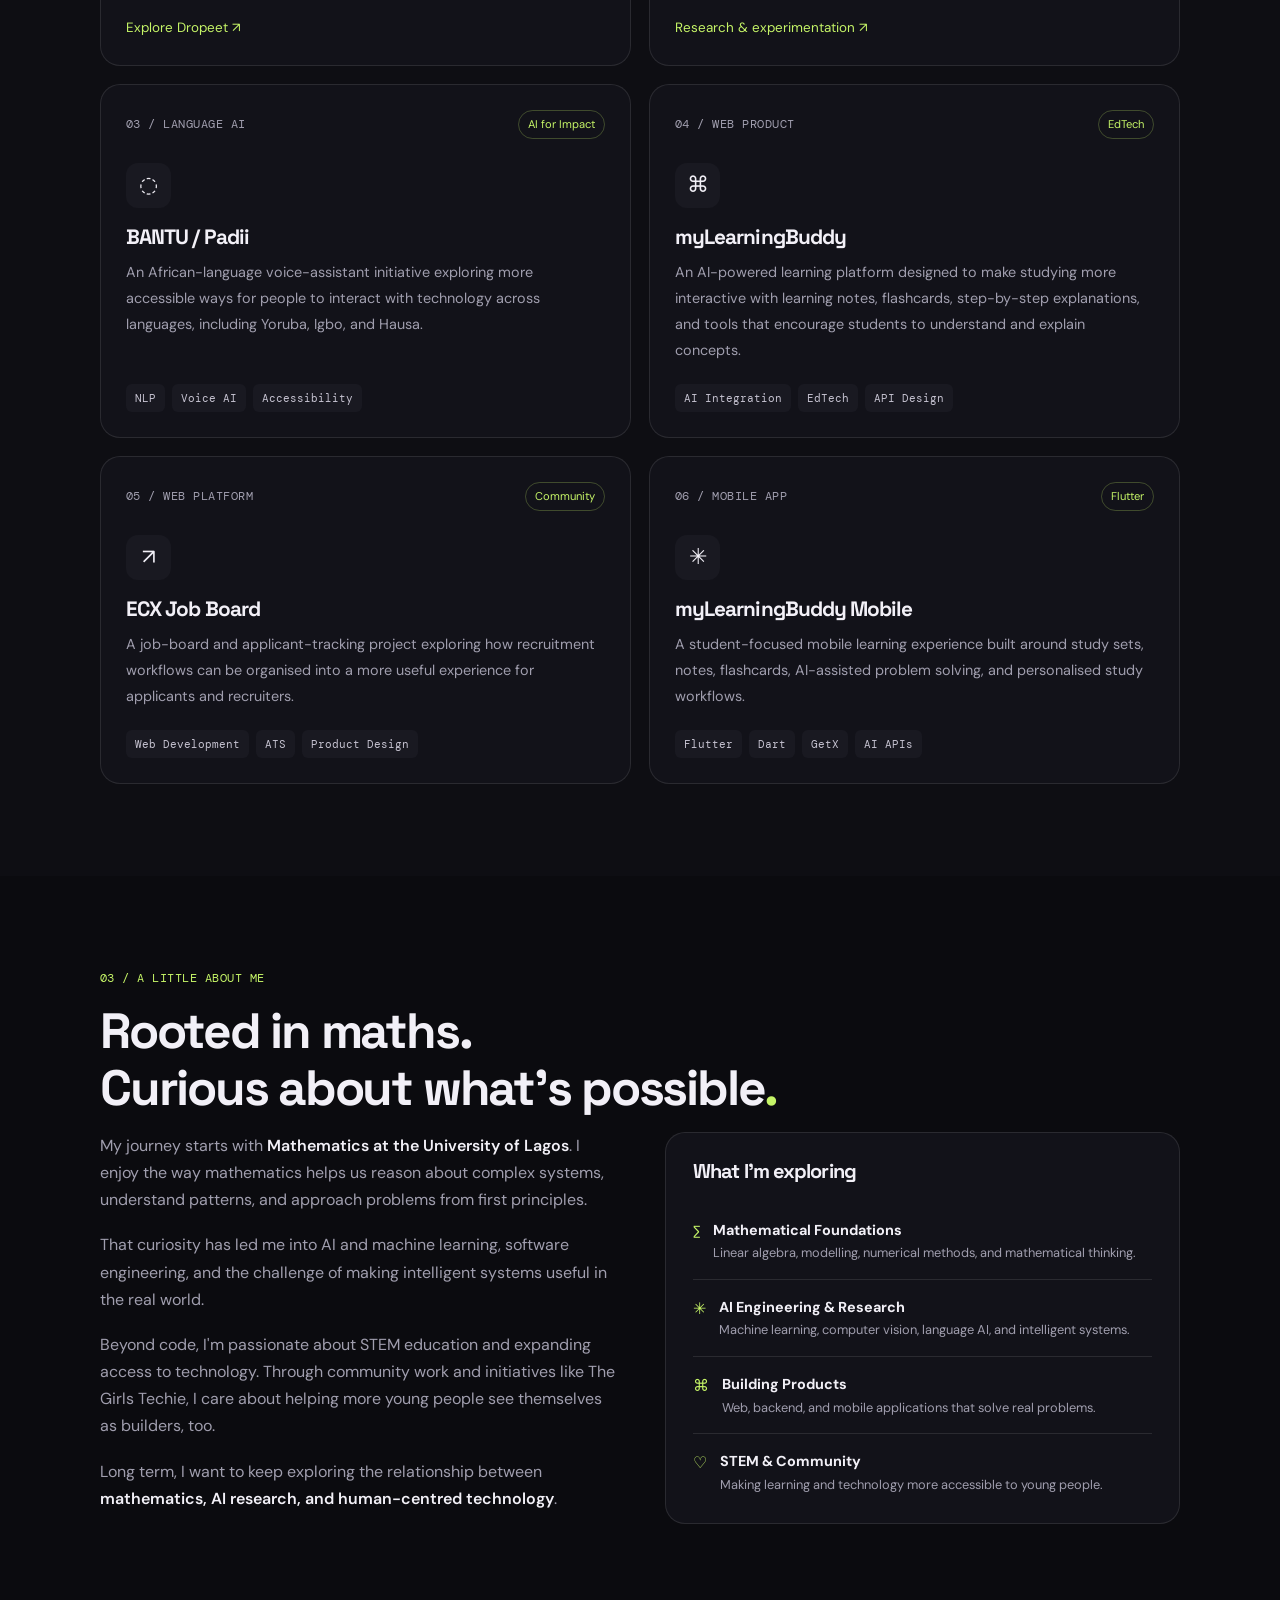
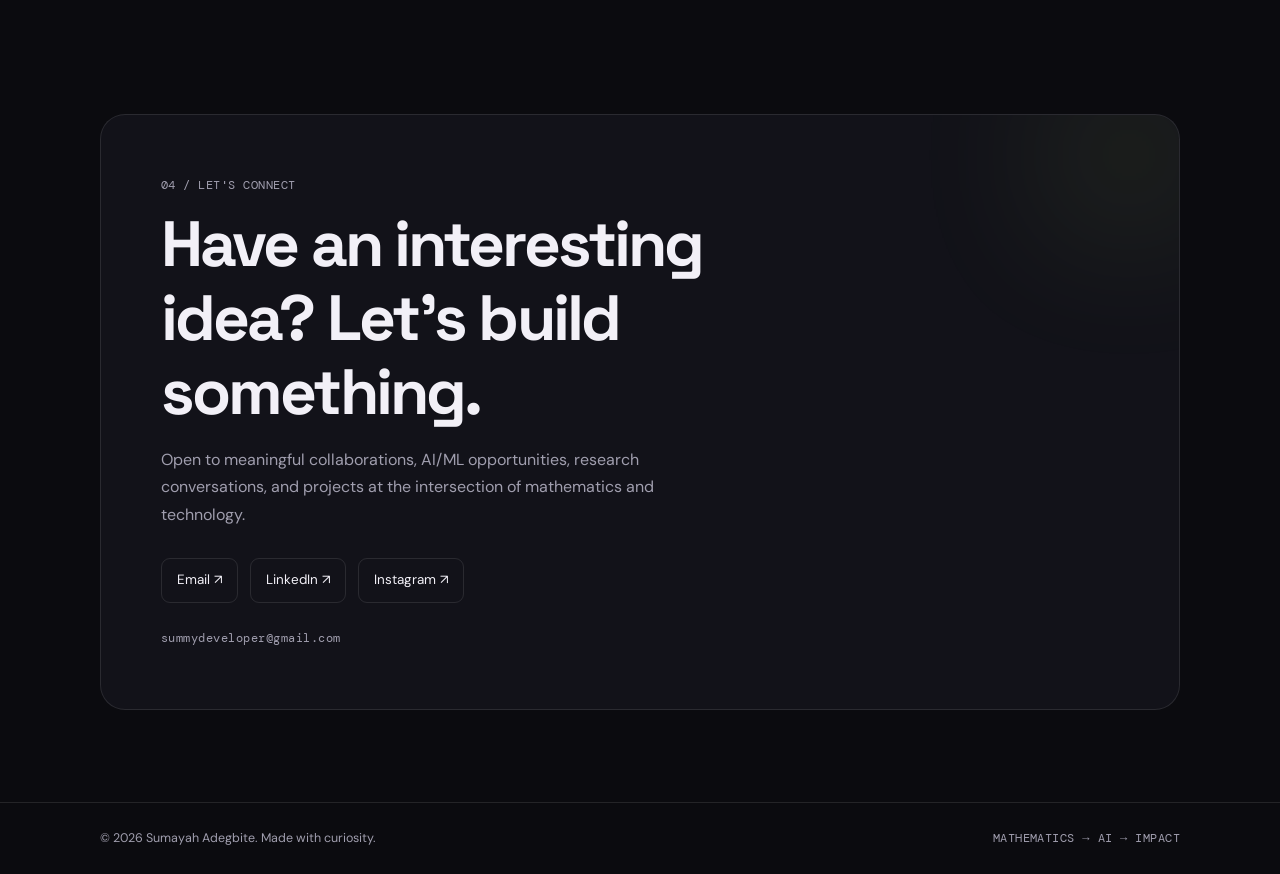
==== commit d75ae6eb: "Update personal introduction and project link" ====
--- a/index.html
+++ b/index.html
@@ -174,9 +174,9 @@
     <section class="container hero" id="home">
       <div class="hero-copy">
         <div class="eyebrow mono"><span class="dot"></span> MATHEMATICS × AI × SOFTWARE</div>
-        <h1><span class="hello">hii,</span><br>I'm Sumayah.</h1>
+        <h1><span class="hello">hii,</span><br>I'm Summydev.</h1>
         <p class="hero-description">
-          I'm a <strong>final-year Mathematics student at the University of Lagos (UNILAG)</strong>,
+          I'm a <strong>final-year Maths major at the University of Lagos (UNILAG)</strong>,
           building at the intersection of mathematical thinking, AI engineering, and software development.
           <br><br>
           I love turning complex ideas into useful technology — from intelligent systems to products that solve real problems.
@@ -238,7 +238,7 @@
             <h3>Dropeet</h3>
             <p>An AI-powered opportunity tracker that turns links to internships, hackathons, grants, and fellowships into structured opportunities with deadlines, helping people keep track of what matters.</p>
             <div class="tags"><span class="tag">Python</span><span class="tag">LLMs</span><span class="tag">Information Extraction</span></div>
-            <a class="project-link" href="https://app.dropeet.app/" target="_blank" rel="noopener noreferrer">Explore Dropeet ↗</a>
+            <a class="project-link" href="https://dropeet.app/" target="_blank" rel="noopener noreferrer">Explore Dropeet ↗</a>
           </article>
 
           <article class="project-card" data-category="ai mobile">
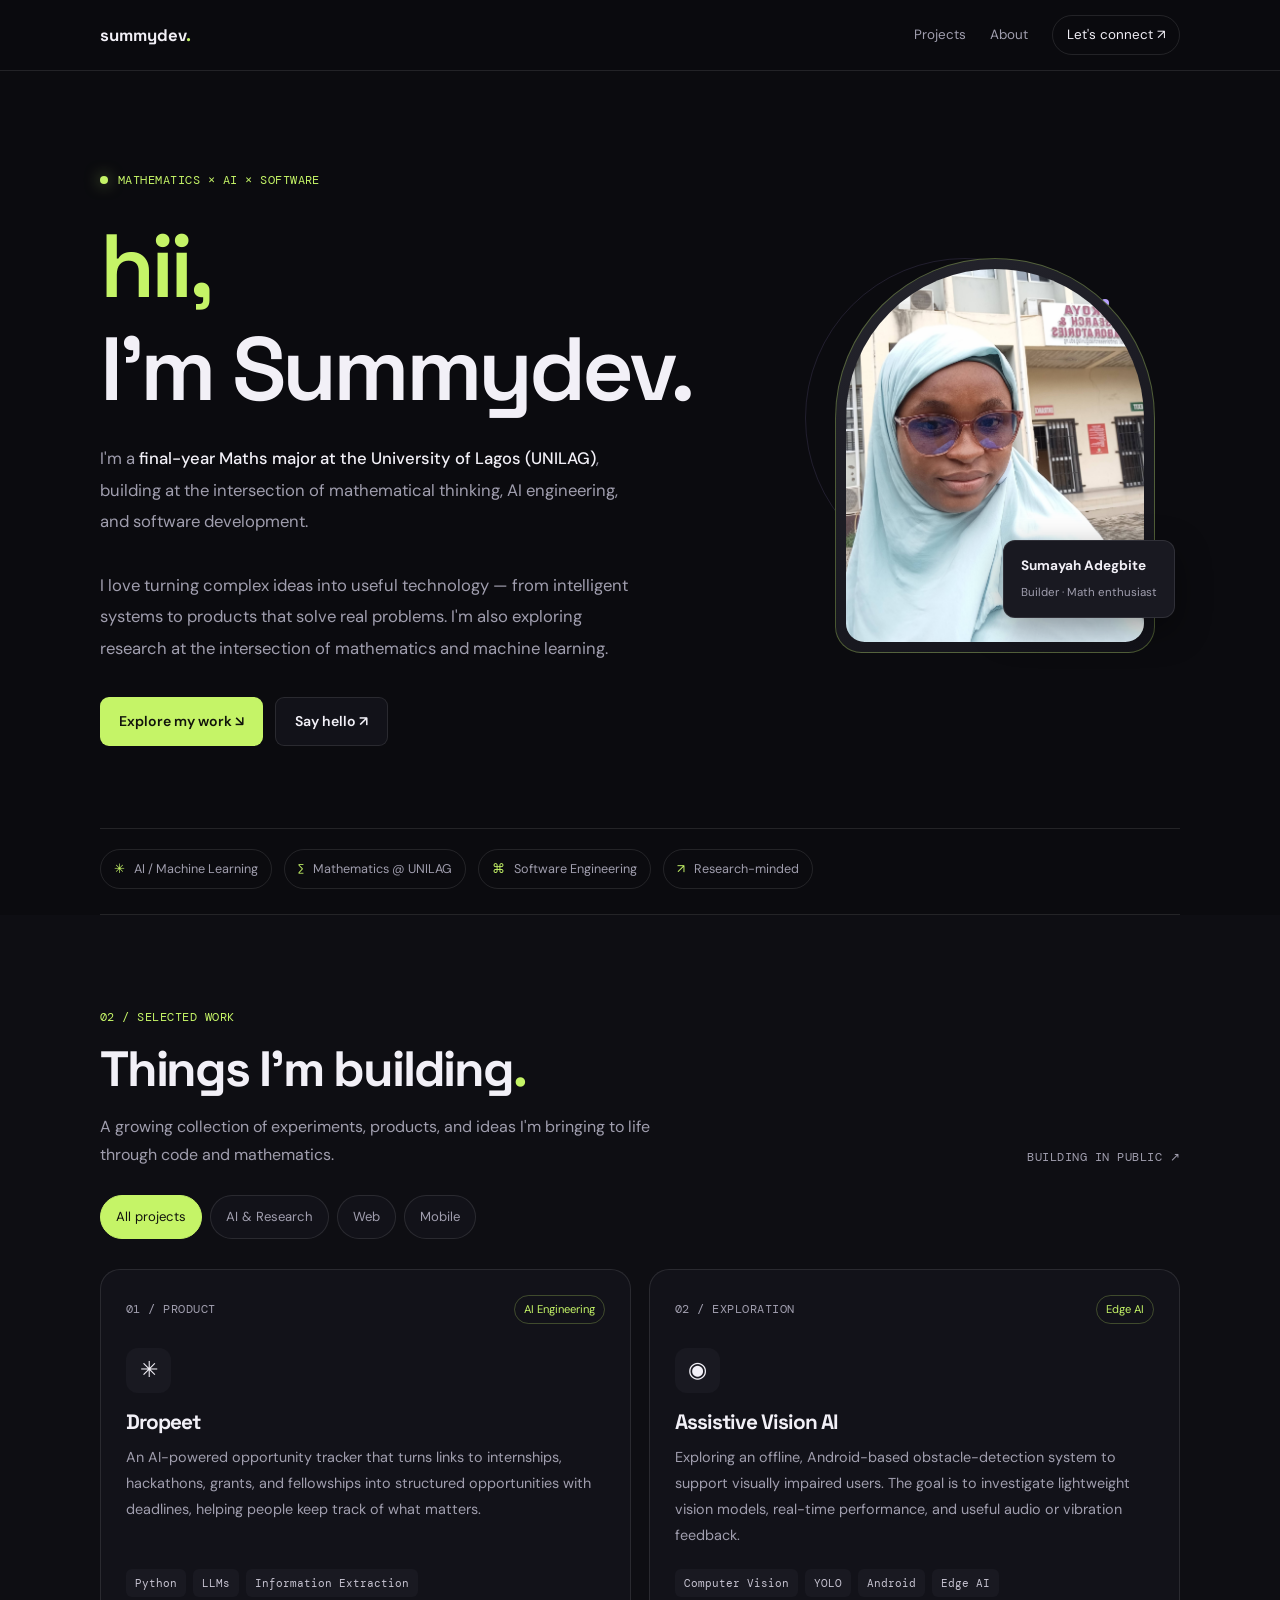
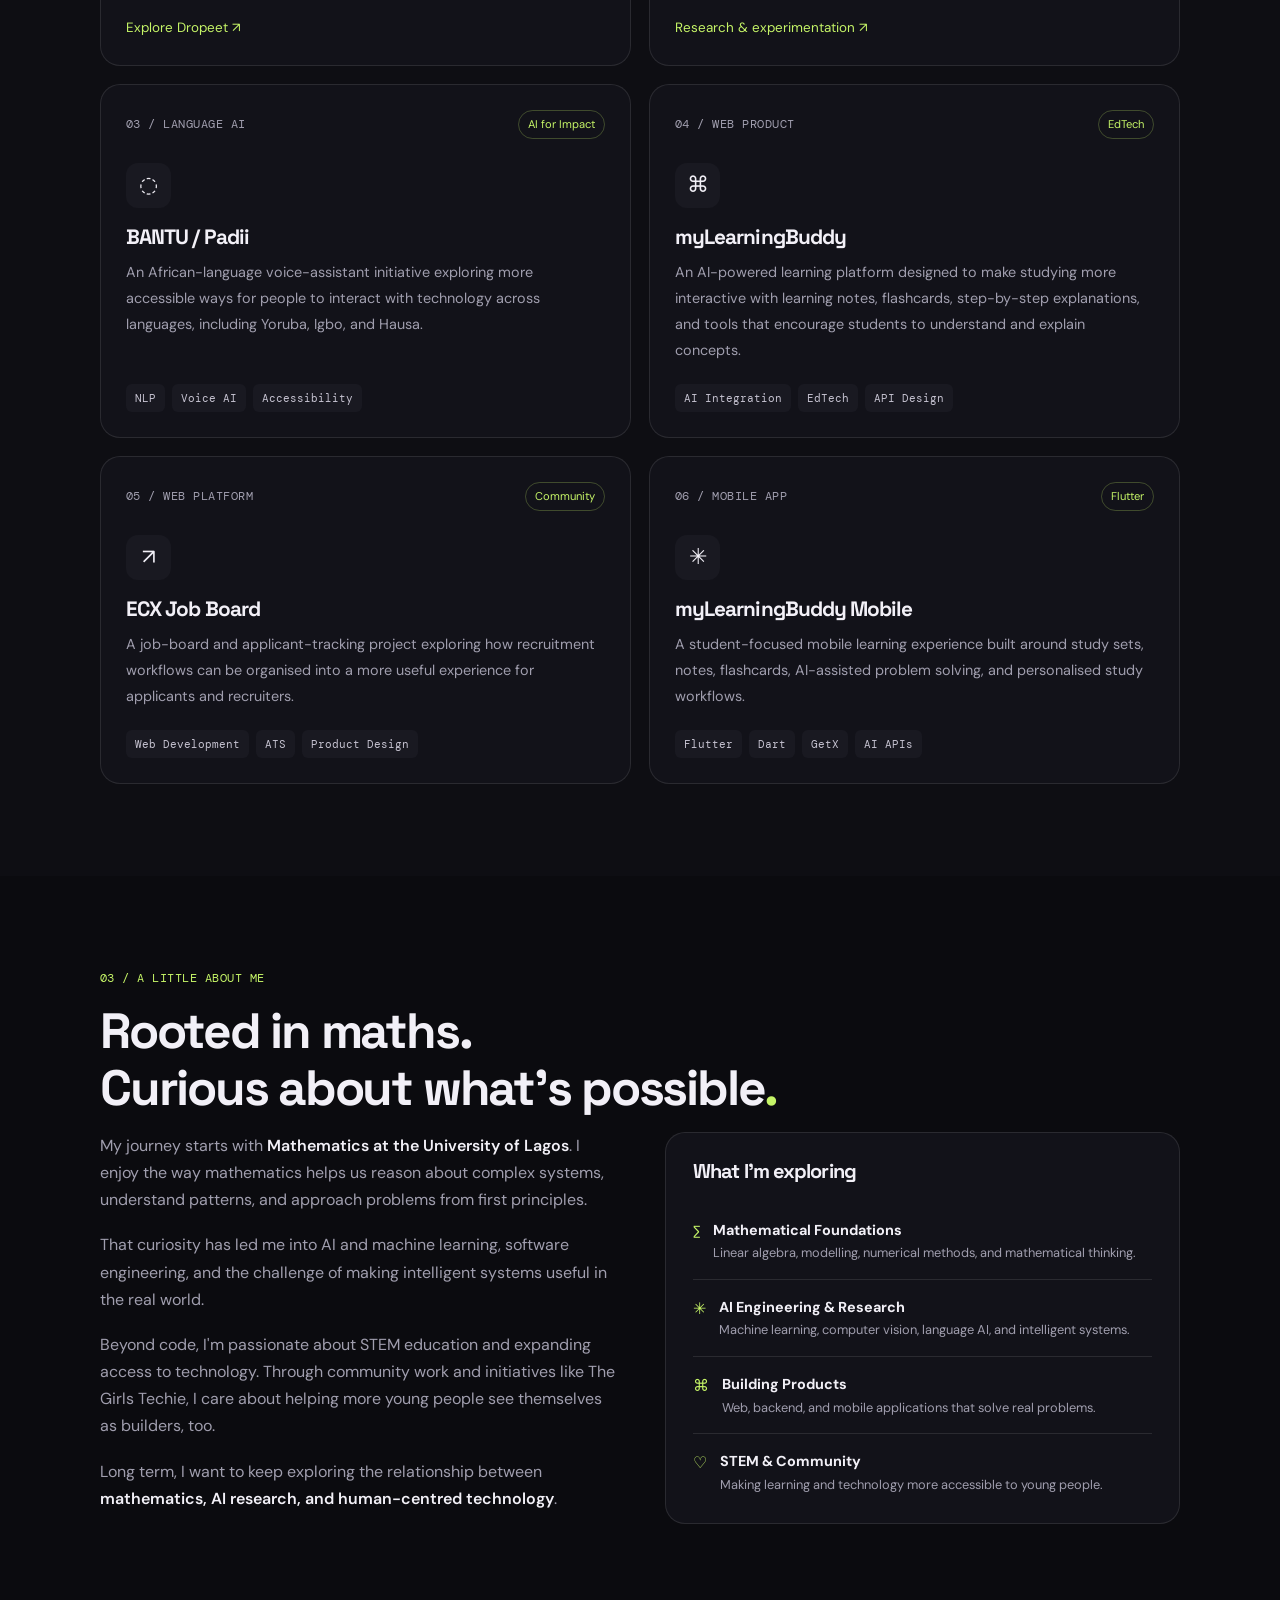
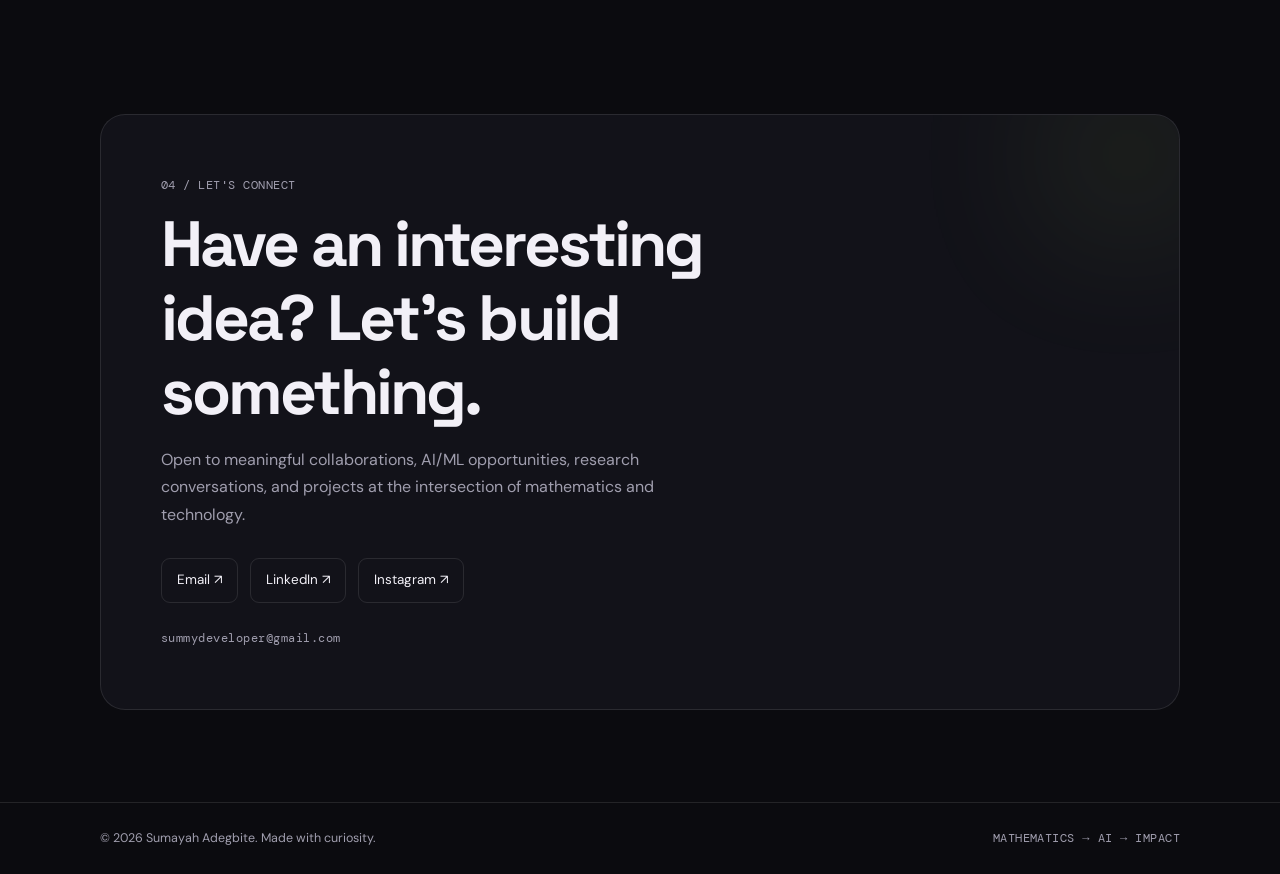
==== commit 635bb328: "Update brand name from 'sumayah' to 'summydev'" ====
--- a/index.html
+++ b/index.html
@@ -161,7 +161,7 @@
 <body>
   <header>
     <nav class="container">
-      <a class="brand" href="#home">sumayah<span>.</span></a>
+      <a class="brand" href="#home">summydev<span>.</span></a>
       <div class="nav-links">
         <a href="#projects">Projects</a>
         <a href="#about">About</a>
